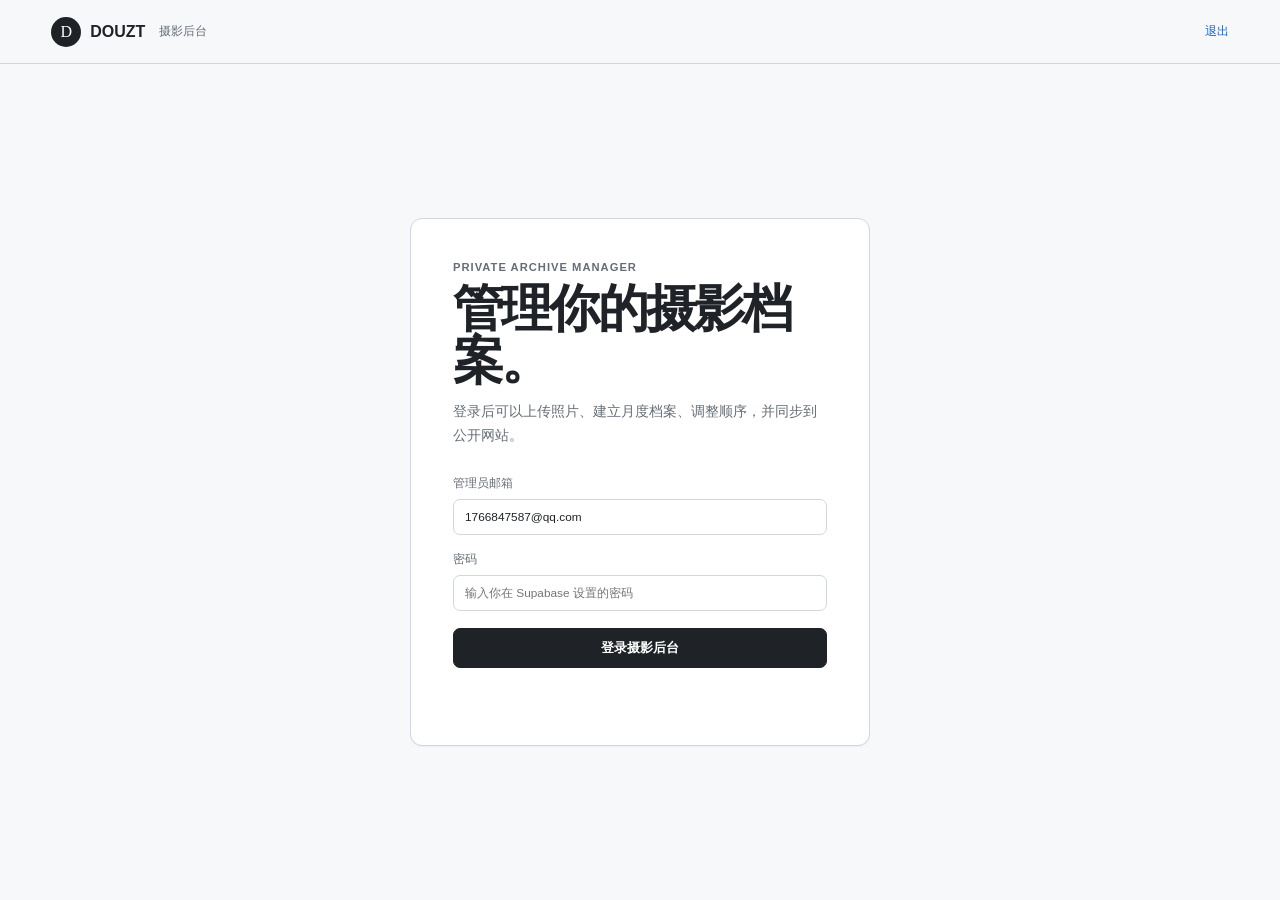
==== admin/index.html @ aaba4c2f "Add files via upload Add photography admin" ====
<!doctype html>
<html lang="zh-CN">
<head>
  <meta charset="utf-8">
  <meta name="viewport" content="width=device-width, initial-scale=1">
  <meta name="robots" content="noindex,nofollow">
  <meta name="theme-color" content="#f6f8fa">
  <title>DOUZT 摄影后台</title>
  <link rel="stylesheet" href="admin.css">
  <script src="../guestbook-config.js"></script>
</head>
<body>
  <header class="admin-topbar">
    <a class="admin-brand" href="../"><span>D</span><strong>DOUZT</strong><small>摄影后台</small></a>
    <div class="admin-session" id="admin-session" hidden>
      <span id="session-email"></span>
      <button type="button" class="link-button" id="sign-out">退出</button>
    </div>
  </header>

  <main class="login-shell" id="login-view">
    <section class="login-card">
      <p class="overline">Private archive manager</p>
      <h1>管理你的摄影档案。</h1>
      <p>登录后可以上传照片、建立月度档案、调整顺序，并同步到公开网站。</p>
      <form id="login-form">
        <label><span>管理员邮箱</span><input id="login-email" type="email" value="1766847587@qq.com" readonly></label>
        <label><span>密码</span><input id="login-password" type="password" required autocomplete="current-password" placeholder="输入你在 Supabase 设置的密码"></label>
        <button class="primary-button" type="submit">登录摄影后台</button>
        <p class="form-state" id="login-state" aria-live="polite"></p>
      </form>
    </section>
  </main>

  <main class="admin-shell" id="admin-view" hidden>
    <header class="page-heading">
      <div><p class="overline">DOUZT / 管理中心</p><h1>摄影档案</h1><p>上传、整理，然后发布。公开网站会自动读取这里的内容。</p></div>
      <a class="secondary-button" href="../" target="_blank" rel="noopener">查看公开网站 ↗</a>
    </header>

    <section class="summary-grid" aria-label="档案概况">
      <article><span>月度档案</span><strong id="album-total">0</strong></article>
      <article><span>照片</span><strong id="photo-total">0</strong></article>
      <article><span>公开留言</span><strong id="message-total">0</strong></article>
    </section>

    <nav class="section-nav" aria-label="后台功能">
      <a href="#albums">月度档案</a><a href="#photos">上传作品</a><a href="#site-settings">首页文字</a><a href="#messages">留言管理</a>
    </nav>

    <section class="panel" id="albums">
      <header class="panel-heading"><div><p class="overline">01 / Albums</p><h2>月度档案</h2></div><span class="status-pill" id="album-form-mode">新建</span></header>
      <form class="editor-form" id="album-form">
        <input type="hidden" id="album-id">
        <div class="field-row two-columns">
          <label><span>年份</span><input id="album-year" type="number" min="1900" max="2200" value="2026" required></label>
          <label><span>月份</span><select id="album-month" required></select></label>
        </div>
        <div class="field-row two-columns">
          <label><span>中文月份标题</span><input id="album-title-zh" type="text" maxlength="40" placeholder="例如：八月"></label>
          <label><span>英文月份标题</span><input id="album-title-en" type="text" maxlength="40" placeholder="例如：August"></label>
        </div>
        <label><span>本月说明</span><textarea id="album-description" maxlength="160" rows="3" placeholder="这一卷照片想记录什么？"></textarea></label>
        <label class="check-row"><input id="album-published" type="checkbox"><span>立即公开这个月份</span></label>
        <div class="button-row"><button class="primary-button" type="submit">保存月度档案</button><button class="secondary-button" type="button" id="reset-album">清空表单</button></div>
        <p class="form-state" id="album-state" aria-live="polite"></p>
      </form>
      <div class="record-list" id="album-list"><p class="empty-state">正在读取月度档案……</p></div>
    </section>

    <section class="panel" id="photos">
      <header class="panel-heading"><div><p class="overline">02 / Photographs</p><h2>上传与排序</h2></div><span class="status-pill">JPG · PNG · WebP</span></header>
      <div class="photo-toolbar">
        <label><span>选择月度档案</span><select id="photo-album"></select></label>
        <label class="upload-drop"><span>选择照片，可一次多选</span><input id="photo-files" type="file" accept="image/jpeg,image/png,image/webp" multiple></label>
        <button class="primary-button" type="button" id="upload-photos">上传所选照片</button>
      </div>
      <p class="helper-text">后台会自动把过大的照片缩小为适合网页浏览的版本；原始扫描文件请继续保存在你的电脑或硬盘中。</p>
      <div class="upload-progress" id="upload-progress" hidden><i></i><span></span></div>
      <p class="form-state" id="photo-state" aria-live="polite"></p>
      <div class="photo-editor-grid" id="photo-list"><p class="empty-state">请先建立或选择一个月份。</p></div>
    </section>

    <section class="panel" id="site-settings">
      <header class="panel-heading"><div><p class="overline">03 / Homepage</p><h2>首页文字与首图</h2></div></header>
      <form class="editor-form" id="settings-form">
        <label><span>摄影名言</span><input id="setting-quote" type="text" maxlength="120"></label>
        <label><span>名言作者</span><input id="setting-author" type="text" maxlength="80"></label>
        <label><span>关于文字</span><textarea id="setting-about" maxlength="260" rows="4"></textarea></label>
        <label><span>首图网址</span><input id="setting-hero-url" type="url" placeholder="https://..."></label>
        <div class="hero-upload-row"><label class="upload-drop"><span>或者上传新的首图</span><input id="hero-file" type="file" accept="image/jpeg,image/png,image/webp"></label><button class="secondary-button" type="button" id="upload-hero">上传并使用</button></div>
        <button class="primary-button" type="submit">保存首页内容</button>
        <p class="form-state" id="settings-state" aria-live="polite"></p>
      </form>
    </section>

    <section class="panel" id="messages">
      <header class="panel-heading"><div><p class="overline">04 / Guestbook</p><h2>留言管理</h2></div><span class="status-pill">只删除，不回复</span></header>
      <div class="record-list" id="message-list"><p class="empty-state">正在读取留言……</p></div>
    </section>
  </main>

  <div class="toast" id="toast" role="status" aria-live="polite" hidden></div>
  <script src="admin.js"></script>
</body>
</html>
---- admin/admin.css ----
:root{--canvas:#f6f8fa;--surface:#fff;--ink:#1f2328;--muted:#656d76;--border:#d0d7de;--border-soft:#d8dee4;--accent:#0969da;--accent-soft:#ddf4ff;--danger:#cf222e;--success:#1a7f37;--shadow:0 1px 0 rgba(31,35,40,.04)}
*{box-sizing:border-box}html{scroll-behavior:smooth;background:var(--canvas)}body{margin:0;color:var(--ink);background:var(--canvas);font-family:-apple-system,BlinkMacSystemFont,"Segoe UI",Arial,"PingFang SC","Microsoft YaHei",sans-serif;-webkit-font-smoothing:antialiased}button,input,select,textarea{font:inherit}button{color:inherit}a{color:inherit;text-decoration:none}::selection{background:var(--accent-soft)}
.admin-topbar{position:sticky;z-index:20;top:0;height:64px;padding:0 clamp(18px,4vw,56px);display:flex;align-items:center;justify-content:space-between;background:rgba(246,248,250,.92);border-bottom:1px solid var(--border);backdrop-filter:blur(16px)}.admin-brand{display:flex;align-items:center;gap:9px}.admin-brand>span{display:grid;place-items:center;width:30px;height:30px;color:#fff;background:var(--ink);border-radius:50%;font-family:Georgia,serif}.admin-brand small{margin-left:5px;color:var(--muted);font-size:.75rem;font-weight:500}.admin-session{display:flex;gap:12px;align-items:center;color:var(--muted);font-size:.78rem}.link-button{padding:0;color:var(--accent);background:none;border:0;cursor:pointer}
.login-shell{min-height:calc(100vh - 64px);display:grid;place-items:center;padding:36px}.login-card{width:min(100%,460px);padding:42px;background:var(--surface);border:1px solid var(--border);border-radius:12px;box-shadow:var(--shadow)}.overline{margin:0;color:var(--muted);font-size:.7rem;font-weight:650;letter-spacing:.09em;text-transform:uppercase}.login-card h1,.page-heading h1{margin:10px 0 12px;font-size:clamp(2rem,4vw,3.35rem);line-height:1;letter-spacing:-.055em}.login-card>p:not(.overline),.page-heading>div>p:last-child{color:var(--muted);font-size:.88rem;line-height:1.7}.login-card form,.editor-form{display:grid;gap:17px;margin-top:28px}label{display:grid;gap:7px;color:var(--muted);font-size:.74rem}input,select,textarea{width:100%;padding:10px 11px;color:var(--ink);background:var(--surface);border:1px solid var(--border);border-radius:7px;outline:none}input:focus,select:focus,textarea:focus{border-color:var(--accent);box-shadow:0 0 0 3px rgba(9,105,218,.12)}textarea{resize:vertical;line-height:1.6}.primary-button,.secondary-button,.danger-button{display:inline-flex;justify-content:center;align-items:center;min-height:40px;padding:9px 14px;border-radius:7px;font-size:.82rem;font-weight:650;cursor:pointer}.primary-button{color:#fff;background:var(--ink);border:1px solid var(--ink)}.primary-button:hover{background:#32383f}.secondary-button{background:var(--surface);border:1px solid var(--border)}.secondary-button:hover{background:#f3f4f6}.danger-button{color:var(--danger);background:#fff;border:1px solid #ffccd1}.primary-button:disabled,.secondary-button:disabled{opacity:.5;cursor:not-allowed}.form-state{min-height:18px;margin:0;color:var(--muted);font-size:.76rem}.form-state.error{color:var(--danger)}.form-state.success{color:var(--success)}
.admin-shell{width:min(1280px,calc(100% - clamp(28px,6vw,88px)));margin:0 auto;padding:44px 0 90px}.page-heading{display:flex;justify-content:space-between;align-items:flex-end;gap:24px;margin-bottom:30px}.page-heading h1{font-size:3rem}.summary-grid{display:grid;grid-template-columns:repeat(3,1fr);gap:14px;margin-bottom:18px}.summary-grid article{display:flex;justify-content:space-between;align-items:end;padding:20px 22px;background:var(--surface);border:1px solid var(--border);border-radius:10px}.summary-grid span{color:var(--muted);font-size:.75rem}.summary-grid strong{font-size:2rem;letter-spacing:-.05em}.section-nav{position:sticky;z-index:10;top:76px;display:flex;gap:4px;margin-bottom:18px;padding:6px;background:rgba(255,255,255,.9);border:1px solid var(--border);border-radius:9px;backdrop-filter:blur(14px)}.section-nav a{padding:8px 12px;border-radius:6px;color:var(--muted);font-size:.76rem}.section-nav a:hover{color:var(--ink);background:var(--canvas)}
.panel{margin-top:18px;padding:28px;background:var(--surface);border:1px solid var(--border);border-radius:12px;box-shadow:var(--shadow);scroll-margin-top:132px}.panel-heading{display:flex;justify-content:space-between;align-items:center;gap:20px;padding-bottom:20px;border-bottom:1px solid var(--border-soft)}.panel-heading h2{margin:7px 0 0;font-size:1.6rem;letter-spacing:-.035em}.status-pill{padding:4px 8px;color:var(--muted);background:var(--canvas);border:1px solid var(--border);border-radius:999px;font-size:.68rem}.editor-form{max-width:850px}.field-row{display:grid;gap:14px}.two-columns{grid-template-columns:repeat(2,minmax(0,1fr))}.check-row{display:flex;align-items:center;gap:9px;color:var(--ink)}.check-row input{width:16px;height:16px}.button-row,.hero-upload-row{display:flex;gap:10px;align-items:end}.record-list{display:grid;margin-top:24px;border:1px solid var(--border);border-radius:9px;overflow:hidden}.record-row{display:grid;grid-template-columns:minmax(0,1fr) auto;gap:18px;align-items:center;padding:15px 17px;border-bottom:1px solid var(--border-soft)}.record-row:last-child{border-bottom:0}.record-row h3{margin:0;font-size:.9rem}.record-row p{margin:4px 0 0;color:var(--muted);font-size:.74rem;line-height:1.5}.record-actions{display:flex;gap:7px;align-items:center}.record-actions button{padding:6px 9px;background:var(--surface);border:1px solid var(--border);border-radius:6px;font-size:.7rem;cursor:pointer}.record-actions .delete{color:var(--danger)}.empty-state{margin:0;padding:26px;color:var(--muted);font-size:.78rem;text-align:center}
.photo-toolbar{display:grid;grid-template-columns:minmax(220px,.6fr) minmax(280px,1fr) auto;gap:12px;align-items:end;margin-top:24px}.upload-drop{padding:11px;background:var(--canvas);border:1px dashed var(--border);border-radius:8px}.upload-drop input{padding:0;background:transparent;border:0}.helper-text{margin:12px 0 0;color:var(--muted);font-size:.72rem;line-height:1.6}.upload-progress{position:relative;height:28px;margin-top:14px;overflow:hidden;background:var(--canvas);border:1px solid var(--border);border-radius:7px}.upload-progress i{position:absolute;inset:0 auto 0 0;width:0;background:var(--accent-soft);transition:width .25s}.upload-progress span{position:relative;z-index:1;display:grid;place-items:center;height:100%;font-size:.7rem}.photo-editor-grid{display:grid;grid-template-columns:repeat(3,minmax(0,1fr));gap:14px;margin-top:24px}.photo-editor{overflow:hidden;background:var(--canvas);border:1px solid var(--border);border-radius:9px}.photo-editor img{display:block;width:100%;aspect-ratio:4/3;object-fit:cover;background:#111}.photo-editor form{display:grid;gap:10px;padding:14px}.photo-editor form input{font-size:.76rem}.photo-editor footer{display:flex;justify-content:space-between;gap:7px}.photo-editor footer div{display:flex;gap:6px}.photo-editor button{padding:6px 8px;background:#fff;border:1px solid var(--border);border-radius:6px;font-size:.68rem;cursor:pointer}.photo-editor button.delete{color:var(--danger)}
.message-admin-row{grid-template-columns:180px minmax(0,1fr) auto}.message-admin-row time{display:block;margin-top:4px;color:var(--muted);font-size:.68rem}.message-admin-row blockquote{margin:0;font-size:.82rem;line-height:1.65;white-space:pre-wrap}.toast{position:fixed;z-index:50;right:22px;bottom:22px;max-width:min(420px,calc(100vw - 44px));padding:12px 15px;color:#fff;background:var(--ink);border-radius:8px;box-shadow:0 12px 34px rgba(31,35,40,.22);font-size:.78rem}
@media(max-width:820px){.admin-shell{width:min(100% - 28px,680px);padding-top:26px}.page-heading{align-items:flex-start;flex-direction:column}.summary-grid{grid-template-columns:1fr}.section-nav{overflow-x:auto;white-space:nowrap}.photo-toolbar{grid-template-columns:1fr}.photo-editor-grid{grid-template-columns:repeat(2,minmax(0,1fr))}.message-admin-row{grid-template-columns:1fr auto}.message-admin-row blockquote{grid-column:1/-1}.hero-upload-row{align-items:stretch;flex-direction:column}}
@media(max-width:560px){.admin-topbar{height:58px}.admin-brand small,.admin-session>span{display:none}.login-shell{padding:18px}.login-card{padding:30px 24px}.admin-shell{width:calc(100% - 20px)}.page-heading h1{font-size:2.45rem}.panel{padding:22px 18px}.two-columns,.photo-editor-grid{grid-template-columns:1fr}.record-row{grid-template-columns:1fr}.record-actions{flex-wrap:wrap}.section-nav{top:66px}.photo-toolbar{grid-template-columns:1fr}}
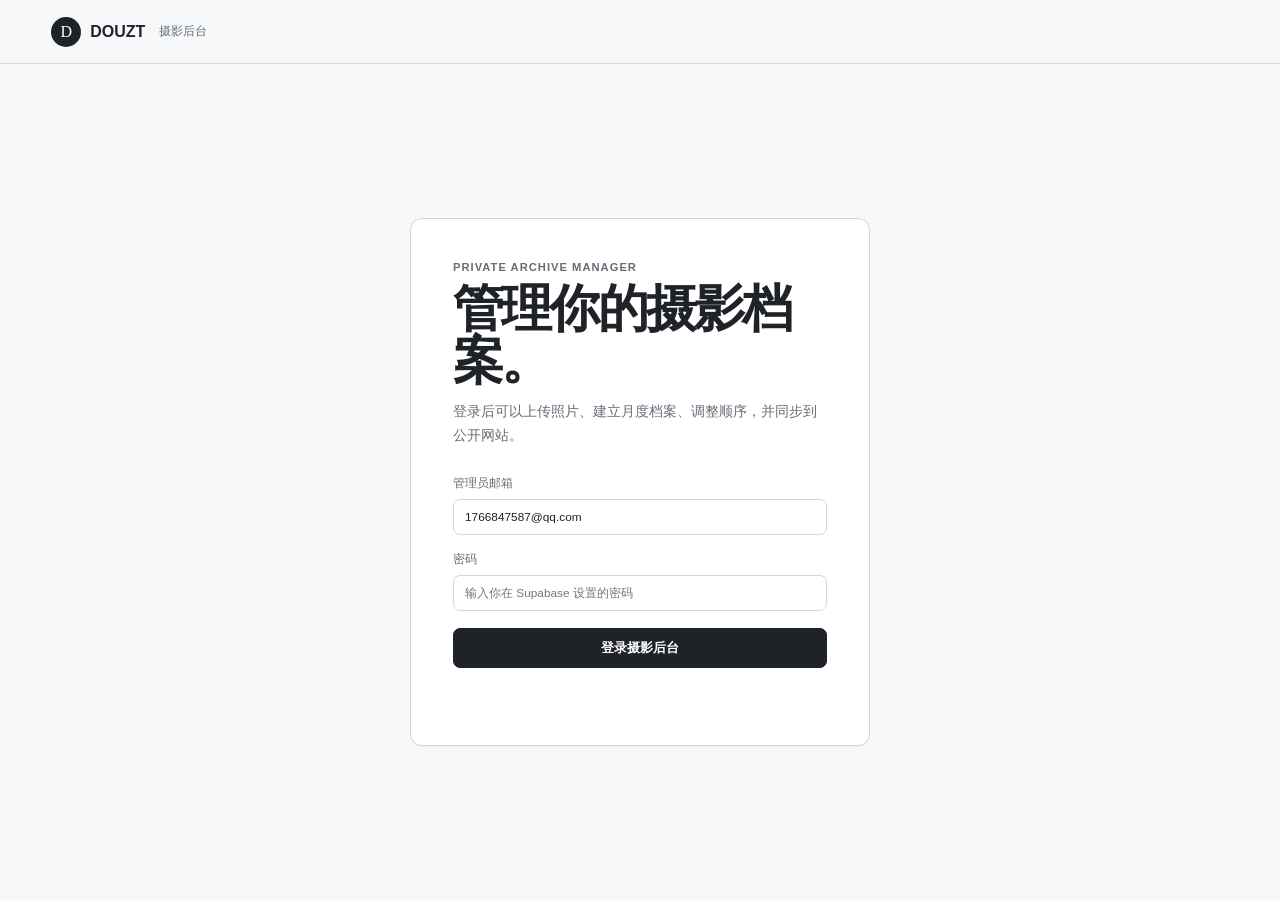
==== commit bd519e1e: "Add files via upload" ====
--- a/admin/index.html
+++ b/admin/index.html
@@ -14,6 +14,8 @@
     <a class="admin-brand" href="../"><span>D</span><strong>DOUZT</strong><small>摄影后台</small></a>
     <div class="admin-session" id="admin-session" hidden>
       <span id="session-email"></span>
+      <button type="button" class="link-button" id="show-visual">可视化编辑</button>
+      <button type="button" class="link-button" id="show-advanced">详细管理</button>
       <button type="button" class="link-button" id="sign-out">退出</button>
     </div>
   </header>
@@ -33,9 +35,18 @@
   </main>
 
   <main class="admin-shell" id="admin-view" hidden>
+    <section class="visual-editor" id="visual-view">
+      <header class="visual-toolbar">
+        <div><p class="overline">Visual editor / 可视化编辑</p><h1>点击页面内容即可编辑。</h1><p>时间轴可直接切换月份；点击首图、文字、月份、照片、留言或关于，会打开对应的编辑区。</p></div>
+        <div class="visual-actions"><button class="secondary-button" type="button" id="visual-new-album">＋ 新月份</button><button class="secondary-button" type="button" id="visual-upload">＋ 上传照片</button><button class="secondary-button" type="button" id="visual-refresh">刷新预览</button></div>
+      </header>
+      <div class="preview-shell"><iframe id="public-preview" title="DOUZT 网站可视化编辑预览" src="../"></iframe><div class="preview-note">带蓝色轮廓的内容可以点击编辑</div></div>
+    </section>
+
+    <div id="advanced-view" hidden>
     <header class="page-heading">
       <div><p class="overline">DOUZT / 管理中心</p><h1>摄影档案</h1><p>上传、整理，然后发布。公开网站会自动读取这里的内容。</p></div>
-      <a class="secondary-button" href="../" target="_blank" rel="noopener">查看公开网站 ↗</a>
+      <button class="secondary-button" type="button" id="back-visual">← 返回可视化编辑</button>
     </header>
 
     <section class="summary-grid" aria-label="档案概况">
@@ -98,6 +109,7 @@
       <header class="panel-heading"><div><p class="overline">04 / Guestbook</p><h2>留言管理</h2></div><span class="status-pill">只删除，不回复</span></header>
       <div class="record-list" id="message-list"><p class="empty-state">正在读取留言……</p></div>
     </section>
+    </div>
   </main>
 
   <div class="toast" id="toast" role="status" aria-live="polite" hidden></div>
--- a/admin/admin.css
+++ b/admin/admin.css
@@ -1,10 +1,13 @@
 :root{--canvas:#f6f8fa;--surface:#fff;--ink:#1f2328;--muted:#656d76;--border:#d0d7de;--border-soft:#d8dee4;--accent:#0969da;--accent-soft:#ddf4ff;--danger:#cf222e;--success:#1a7f37;--shadow:0 1px 0 rgba(31,35,40,.04)}
-*{box-sizing:border-box}html{scroll-behavior:smooth;background:var(--canvas)}body{margin:0;color:var(--ink);background:var(--canvas);font-family:-apple-system,BlinkMacSystemFont,"Segoe UI",Arial,"PingFang SC","Microsoft YaHei",sans-serif;-webkit-font-smoothing:antialiased}button,input,select,textarea{font:inherit}button{color:inherit}a{color:inherit;text-decoration:none}::selection{background:var(--accent-soft)}
+*{box-sizing:border-box}[hidden]{display:none!important}html{scroll-behavior:smooth;background:var(--canvas)}body{margin:0;color:var(--ink);background:var(--canvas);font-family:-apple-system,BlinkMacSystemFont,"Segoe UI",Arial,"PingFang SC","Microsoft YaHei",sans-serif;-webkit-font-smoothing:antialiased}button,input,select,textarea{font:inherit}button{color:inherit}a{color:inherit;text-decoration:none}::selection{background:var(--accent-soft)}
 .admin-topbar{position:sticky;z-index:20;top:0;height:64px;padding:0 clamp(18px,4vw,56px);display:flex;align-items:center;justify-content:space-between;background:rgba(246,248,250,.92);border-bottom:1px solid var(--border);backdrop-filter:blur(16px)}.admin-brand{display:flex;align-items:center;gap:9px}.admin-brand>span{display:grid;place-items:center;width:30px;height:30px;color:#fff;background:var(--ink);border-radius:50%;font-family:Georgia,serif}.admin-brand small{margin-left:5px;color:var(--muted);font-size:.75rem;font-weight:500}.admin-session{display:flex;gap:12px;align-items:center;color:var(--muted);font-size:.78rem}.link-button{padding:0;color:var(--accent);background:none;border:0;cursor:pointer}
 .login-shell{min-height:calc(100vh - 64px);display:grid;place-items:center;padding:36px}.login-card{width:min(100%,460px);padding:42px;background:var(--surface);border:1px solid var(--border);border-radius:12px;box-shadow:var(--shadow)}.overline{margin:0;color:var(--muted);font-size:.7rem;font-weight:650;letter-spacing:.09em;text-transform:uppercase}.login-card h1,.page-heading h1{margin:10px 0 12px;font-size:clamp(2rem,4vw,3.35rem);line-height:1;letter-spacing:-.055em}.login-card>p:not(.overline),.page-heading>div>p:last-child{color:var(--muted);font-size:.88rem;line-height:1.7}.login-card form,.editor-form{display:grid;gap:17px;margin-top:28px}label{display:grid;gap:7px;color:var(--muted);font-size:.74rem}input,select,textarea{width:100%;padding:10px 11px;color:var(--ink);background:var(--surface);border:1px solid var(--border);border-radius:7px;outline:none}input:focus,select:focus,textarea:focus{border-color:var(--accent);box-shadow:0 0 0 3px rgba(9,105,218,.12)}textarea{resize:vertical;line-height:1.6}.primary-button,.secondary-button,.danger-button{display:inline-flex;justify-content:center;align-items:center;min-height:40px;padding:9px 14px;border-radius:7px;font-size:.82rem;font-weight:650;cursor:pointer}.primary-button{color:#fff;background:var(--ink);border:1px solid var(--ink)}.primary-button:hover{background:#32383f}.secondary-button{background:var(--surface);border:1px solid var(--border)}.secondary-button:hover{background:#f3f4f6}.danger-button{color:var(--danger);background:#fff;border:1px solid #ffccd1}.primary-button:disabled,.secondary-button:disabled{opacity:.5;cursor:not-allowed}.form-state{min-height:18px;margin:0;color:var(--muted);font-size:.76rem}.form-state.error{color:var(--danger)}.form-state.success{color:var(--success)}
 .admin-shell{width:min(1280px,calc(100% - clamp(28px,6vw,88px)));margin:0 auto;padding:44px 0 90px}.page-heading{display:flex;justify-content:space-between;align-items:flex-end;gap:24px;margin-bottom:30px}.page-heading h1{font-size:3rem}.summary-grid{display:grid;grid-template-columns:repeat(3,1fr);gap:14px;margin-bottom:18px}.summary-grid article{display:flex;justify-content:space-between;align-items:end;padding:20px 22px;background:var(--surface);border:1px solid var(--border);border-radius:10px}.summary-grid span{color:var(--muted);font-size:.75rem}.summary-grid strong{font-size:2rem;letter-spacing:-.05em}.section-nav{position:sticky;z-index:10;top:76px;display:flex;gap:4px;margin-bottom:18px;padding:6px;background:rgba(255,255,255,.9);border:1px solid var(--border);border-radius:9px;backdrop-filter:blur(14px)}.section-nav a{padding:8px 12px;border-radius:6px;color:var(--muted);font-size:.76rem}.section-nav a:hover{color:var(--ink);background:var(--canvas)}
+.visual-editor{min-width:0}.visual-toolbar{display:flex;align-items:flex-end;justify-content:space-between;gap:24px;margin-bottom:18px}.visual-toolbar h1{margin:8px 0 7px;font-size:clamp(1.8rem,3vw,2.8rem);letter-spacing:-.05em}.visual-toolbar>div>p:last-child{margin:0;color:var(--muted);font-size:.82rem;line-height:1.6}.visual-actions{display:flex;gap:8px;flex-wrap:wrap;justify-content:flex-end}.preview-shell{position:relative;height:calc(100vh - 220px);min-height:620px;overflow:hidden;background:#fff;border:1px solid var(--border);border-radius:12px;box-shadow:0 8px 30px rgba(31,35,40,.08)}.preview-shell iframe{display:block;width:100%;height:100%;border:0;background:var(--canvas)}.preview-note{position:absolute;right:16px;bottom:16px;padding:7px 10px;color:#fff;background:rgba(31,35,40,.86);border-radius:6px;font-size:.7rem;pointer-events:none;backdrop-filter:blur(8px)}
 .panel{margin-top:18px;padding:28px;background:var(--surface);border:1px solid var(--border);border-radius:12px;box-shadow:var(--shadow);scroll-margin-top:132px}.panel-heading{display:flex;justify-content:space-between;align-items:center;gap:20px;padding-bottom:20px;border-bottom:1px solid var(--border-soft)}.panel-heading h2{margin:7px 0 0;font-size:1.6rem;letter-spacing:-.035em}.status-pill{padding:4px 8px;color:var(--muted);background:var(--canvas);border:1px solid var(--border);border-radius:999px;font-size:.68rem}.editor-form{max-width:850px}.field-row{display:grid;gap:14px}.two-columns{grid-template-columns:repeat(2,minmax(0,1fr))}.check-row{display:flex;align-items:center;gap:9px;color:var(--ink)}.check-row input{width:16px;height:16px}.button-row,.hero-upload-row{display:flex;gap:10px;align-items:end}.record-list{display:grid;margin-top:24px;border:1px solid var(--border);border-radius:9px;overflow:hidden}.record-row{display:grid;grid-template-columns:minmax(0,1fr) auto;gap:18px;align-items:center;padding:15px 17px;border-bottom:1px solid var(--border-soft)}.record-row:last-child{border-bottom:0}.record-row h3{margin:0;font-size:.9rem}.record-row p{margin:4px 0 0;color:var(--muted);font-size:.74rem;line-height:1.5}.record-actions{display:flex;gap:7px;align-items:center}.record-actions button{padding:6px 9px;background:var(--surface);border:1px solid var(--border);border-radius:6px;font-size:.7rem;cursor:pointer}.record-actions .delete{color:var(--danger)}.empty-state{margin:0;padding:26px;color:var(--muted);font-size:.78rem;text-align:center}
 .photo-toolbar{display:grid;grid-template-columns:minmax(220px,.6fr) minmax(280px,1fr) auto;gap:12px;align-items:end;margin-top:24px}.upload-drop{padding:11px;background:var(--canvas);border:1px dashed var(--border);border-radius:8px}.upload-drop input{padding:0;background:transparent;border:0}.helper-text{margin:12px 0 0;color:var(--muted);font-size:.72rem;line-height:1.6}.upload-progress{position:relative;height:28px;margin-top:14px;overflow:hidden;background:var(--canvas);border:1px solid var(--border);border-radius:7px}.upload-progress i{position:absolute;inset:0 auto 0 0;width:0;background:var(--accent-soft);transition:width .25s}.upload-progress span{position:relative;z-index:1;display:grid;place-items:center;height:100%;font-size:.7rem}.photo-editor-grid{display:grid;grid-template-columns:repeat(3,minmax(0,1fr));gap:14px;margin-top:24px}.photo-editor{overflow:hidden;background:var(--canvas);border:1px solid var(--border);border-radius:9px}.photo-editor img{display:block;width:100%;aspect-ratio:4/3;object-fit:cover;background:#111}.photo-editor form{display:grid;gap:10px;padding:14px}.photo-editor form input{font-size:.76rem}.photo-editor footer{display:flex;justify-content:space-between;gap:7px}.photo-editor footer div{display:flex;gap:6px}.photo-editor button{padding:6px 8px;background:#fff;border:1px solid var(--border);border-radius:6px;font-size:.68rem;cursor:pointer}.photo-editor button.delete{color:var(--danger)}
 .message-admin-row{grid-template-columns:180px minmax(0,1fr) auto}.message-admin-row time{display:block;margin-top:4px;color:var(--muted);font-size:.68rem}.message-admin-row blockquote{margin:0;font-size:.82rem;line-height:1.65;white-space:pre-wrap}.toast{position:fixed;z-index:50;right:22px;bottom:22px;max-width:min(420px,calc(100vw - 44px));padding:12px 15px;color:#fff;background:var(--ink);border-radius:8px;box-shadow:0 12px 34px rgba(31,35,40,.22);font-size:.78rem}
 @media(max-width:820px){.admin-shell{width:min(100% - 28px,680px);padding-top:26px}.page-heading{align-items:flex-start;flex-direction:column}.summary-grid{grid-template-columns:1fr}.section-nav{overflow-x:auto;white-space:nowrap}.photo-toolbar{grid-template-columns:1fr}.photo-editor-grid{grid-template-columns:repeat(2,minmax(0,1fr))}.message-admin-row{grid-template-columns:1fr auto}.message-admin-row blockquote{grid-column:1/-1}.hero-upload-row{align-items:stretch;flex-direction:column}}
-@media(max-width:560px){.admin-topbar{height:58px}.admin-brand small,.admin-session>span{display:none}.login-shell{padding:18px}.login-card{padding:30px 24px}.admin-shell{width:calc(100% - 20px)}.page-heading h1{font-size:2.45rem}.panel{padding:22px 18px}.two-columns,.photo-editor-grid{grid-template-columns:1fr}.record-row{grid-template-columns:1fr}.record-actions{flex-wrap:wrap}.section-nav{top:66px}.photo-toolbar{grid-template-columns:1fr}}
+@media(max-width:760px){.visual-toolbar{align-items:flex-start;flex-direction:column}.visual-actions{justify-content:flex-start}.preview-shell{height:calc(100vh - 280px);min-height:540px}}
+@media(max-width:560px){.admin-topbar{height:58px}.admin-brand small,.admin-session>span,#show-visual,#show-advanced{display:none}.login-shell{padding:18px}.login-card{padding:30px 24px}.admin-shell{width:calc(100% - 20px);padding-top:24px}.page-heading h1{font-size:2.45rem}.panel{padding:22px 18px}.two-columns,.photo-editor-grid{grid-template-columns:1fr}.record-row{grid-template-columns:1fr}.record-actions{flex-wrap:wrap}.section-nav{top:66px}.photo-toolbar{grid-template-columns:1fr}.preview-shell{min-height:500px}}
+.photo-editor{transition:box-shadow .2s ease,border-color .2s ease}.photo-editor.editor-focus{border-color:var(--accent);box-shadow:0 0 0 4px var(--accent-soft)}
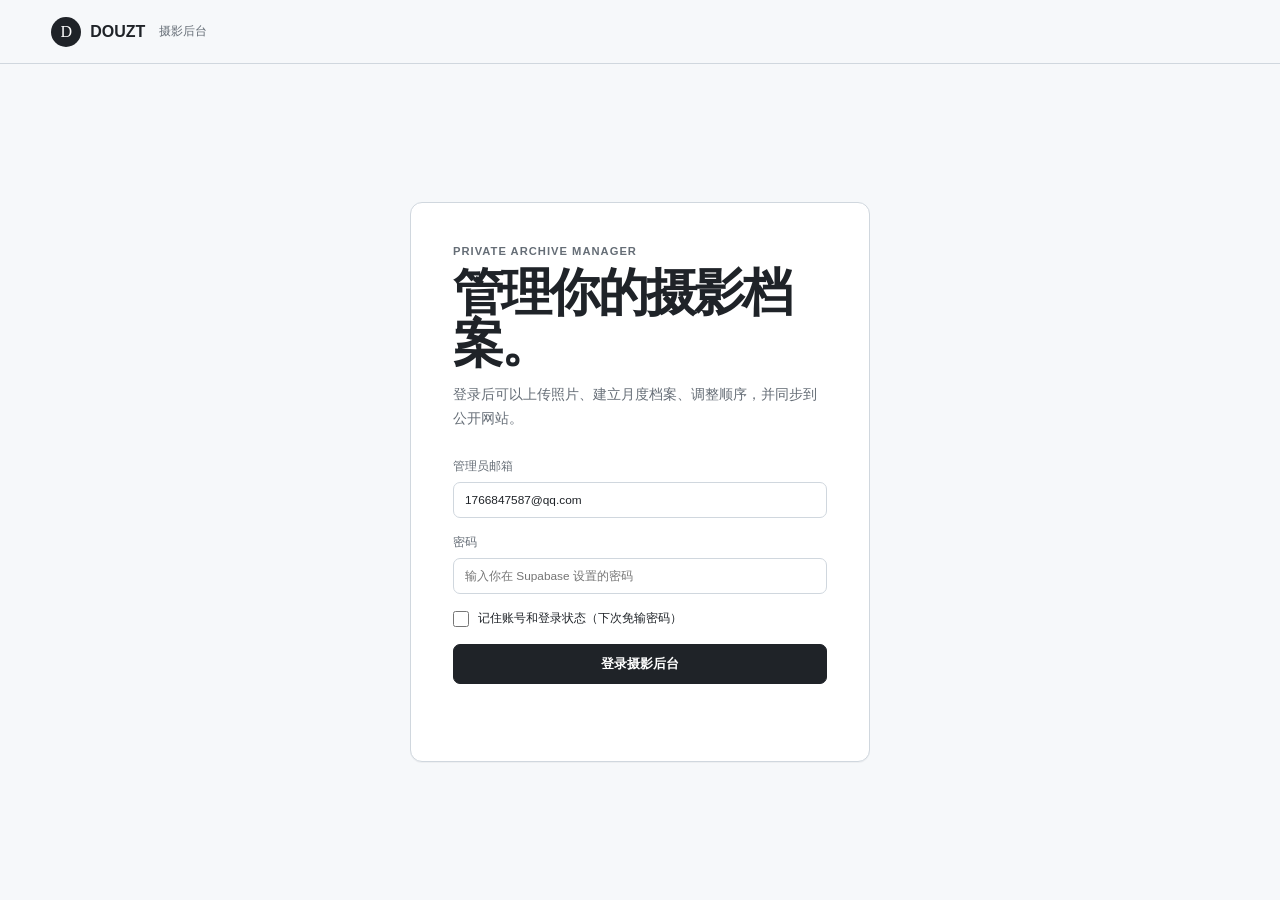
==== commit 58b8875b: "Add files via upload" ====
--- a/admin/index.html
+++ b/admin/index.html
@@ -28,6 +28,7 @@
       <form id="login-form">
         <label><span>管理员邮箱</span><input id="login-email" type="email" value="1766847587@qq.com" readonly></label>
         <label><span>密码</span><input id="login-password" type="password" required autocomplete="current-password" placeholder="输入你在 Supabase 设置的密码"></label>
+        <label class="remember-row"><input id="remember-login" type="checkbox"><span>记住账号和登录状态（下次免输密码）</span></label>
         <button class="primary-button" type="submit">登录摄影后台</button>
         <p class="form-state" id="login-state" aria-live="polite"></p>
       </form>
@@ -37,11 +38,22 @@
   <main class="admin-shell" id="admin-view" hidden>
     <section class="visual-editor" id="visual-view">
       <header class="visual-toolbar">
-        <div><p class="overline">Visual editor / 可视化编辑</p><h1>点击页面内容即可编辑。</h1><p>时间轴可直接切换月份；点击首图、文字、月份、照片、留言或关于，会打开对应的编辑区。</p></div>
+        <div><p class="overline">Visual editor / 可视化编辑</p><h1>直接在页面上修改。</h1><p>点击文字即可输入，离开时自动保存；点击首图或作品图片即可选择替换。页面不会跳转。</p></div>
         <div class="visual-actions"><button class="secondary-button" type="button" id="visual-new-album">＋ 新月份</button><button class="secondary-button" type="button" id="visual-upload">＋ 上传照片</button><button class="secondary-button" type="button" id="visual-refresh">刷新预览</button></div>
       </header>
-      <div class="preview-shell"><iframe id="public-preview" title="DOUZT 网站可视化编辑预览" src="../"></iframe><div class="preview-note">带蓝色轮廓的内容可以点击编辑</div></div>
+      <div class="preview-shell"><iframe id="public-preview" title="DOUZT 网站可视化编辑预览" src="../" scrolling="no"></iframe><div class="preview-note">文字点击修改 · 图片点击替换</div></div>
     </section>
+
+    <dialog class="quick-dialog" id="quick-album-dialog">
+      <form id="quick-album-form">
+        <header><div><p class="overline">New album / 新月份</p><h2>建立月度档案</h2></div><button type="button" class="dialog-close" id="close-quick-album" aria-label="关闭">×</button></header>
+        <div class="field-row two-columns"><label><span>年份</span><input id="quick-year" type="number" min="2026" max="2200" required></label><label><span>月份</span><select id="quick-month" required></select></label></div>
+        <div class="field-row two-columns"><label><span>中文标题</span><input id="quick-title-zh" maxlength="40" required></label><label><span>英文标题</span><input id="quick-title-en" maxlength="40" required></label></div>
+        <label><span>本月说明</span><textarea id="quick-description" maxlength="160" rows="3"></textarea></label>
+        <label class="check-row"><input id="quick-published" type="checkbox" checked><span>建立后立即公开</span></label>
+        <button class="primary-button" type="submit">建立并保存</button><p class="form-state" id="quick-album-state" aria-live="polite"></p>
+      </form>
+    </dialog>
 
     <div id="advanced-view" hidden>
     <header class="page-heading">
--- a/admin/admin.css
+++ b/admin/admin.css
@@ -4,6 +4,7 @@
 .login-shell{min-height:calc(100vh - 64px);display:grid;place-items:center;padding:36px}.login-card{width:min(100%,460px);padding:42px;background:var(--surface);border:1px solid var(--border);border-radius:12px;box-shadow:var(--shadow)}.overline{margin:0;color:var(--muted);font-size:.7rem;font-weight:650;letter-spacing:.09em;text-transform:uppercase}.login-card h1,.page-heading h1{margin:10px 0 12px;font-size:clamp(2rem,4vw,3.35rem);line-height:1;letter-spacing:-.055em}.login-card>p:not(.overline),.page-heading>div>p:last-child{color:var(--muted);font-size:.88rem;line-height:1.7}.login-card form,.editor-form{display:grid;gap:17px;margin-top:28px}label{display:grid;gap:7px;color:var(--muted);font-size:.74rem}input,select,textarea{width:100%;padding:10px 11px;color:var(--ink);background:var(--surface);border:1px solid var(--border);border-radius:7px;outline:none}input:focus,select:focus,textarea:focus{border-color:var(--accent);box-shadow:0 0 0 3px rgba(9,105,218,.12)}textarea{resize:vertical;line-height:1.6}.primary-button,.secondary-button,.danger-button{display:inline-flex;justify-content:center;align-items:center;min-height:40px;padding:9px 14px;border-radius:7px;font-size:.82rem;font-weight:650;cursor:pointer}.primary-button{color:#fff;background:var(--ink);border:1px solid var(--ink)}.primary-button:hover{background:#32383f}.secondary-button{background:var(--surface);border:1px solid var(--border)}.secondary-button:hover{background:#f3f4f6}.danger-button{color:var(--danger);background:#fff;border:1px solid #ffccd1}.primary-button:disabled,.secondary-button:disabled{opacity:.5;cursor:not-allowed}.form-state{min-height:18px;margin:0;color:var(--muted);font-size:.76rem}.form-state.error{color:var(--danger)}.form-state.success{color:var(--success)}
 .admin-shell{width:min(1280px,calc(100% - clamp(28px,6vw,88px)));margin:0 auto;padding:44px 0 90px}.page-heading{display:flex;justify-content:space-between;align-items:flex-end;gap:24px;margin-bottom:30px}.page-heading h1{font-size:3rem}.summary-grid{display:grid;grid-template-columns:repeat(3,1fr);gap:14px;margin-bottom:18px}.summary-grid article{display:flex;justify-content:space-between;align-items:end;padding:20px 22px;background:var(--surface);border:1px solid var(--border);border-radius:10px}.summary-grid span{color:var(--muted);font-size:.75rem}.summary-grid strong{font-size:2rem;letter-spacing:-.05em}.section-nav{position:sticky;z-index:10;top:76px;display:flex;gap:4px;margin-bottom:18px;padding:6px;background:rgba(255,255,255,.9);border:1px solid var(--border);border-radius:9px;backdrop-filter:blur(14px)}.section-nav a{padding:8px 12px;border-radius:6px;color:var(--muted);font-size:.76rem}.section-nav a:hover{color:var(--ink);background:var(--canvas)}
 .visual-editor{min-width:0}.visual-toolbar{display:flex;align-items:flex-end;justify-content:space-between;gap:24px;margin-bottom:18px}.visual-toolbar h1{margin:8px 0 7px;font-size:clamp(1.8rem,3vw,2.8rem);letter-spacing:-.05em}.visual-toolbar>div>p:last-child{margin:0;color:var(--muted);font-size:.82rem;line-height:1.6}.visual-actions{display:flex;gap:8px;flex-wrap:wrap;justify-content:flex-end}.preview-shell{position:relative;height:calc(100vh - 220px);min-height:620px;overflow:hidden;background:#fff;border:1px solid var(--border);border-radius:12px;box-shadow:0 8px 30px rgba(31,35,40,.08)}.preview-shell iframe{display:block;width:100%;height:100%;border:0;background:var(--canvas)}.preview-note{position:absolute;right:16px;bottom:16px;padding:7px 10px;color:#fff;background:rgba(31,35,40,.86);border-radius:6px;font-size:.7rem;pointer-events:none;backdrop-filter:blur(8px)}
+.quick-dialog{width:min(560px,calc(100vw - 32px));padding:0;color:var(--ink);background:var(--surface);border:1px solid var(--border);border-radius:12px;box-shadow:0 24px 80px rgba(31,35,40,.24)}.quick-dialog::backdrop{background:rgba(31,35,40,.38);backdrop-filter:blur(4px)}.quick-dialog form{display:grid;gap:16px;padding:26px}.quick-dialog header{display:flex;align-items:flex-start;justify-content:space-between;gap:20px}.quick-dialog h2{margin:7px 0 0;font-size:1.6rem;letter-spacing:-.04em}.dialog-close{padding:2px 8px;color:var(--muted);background:transparent;border:0;font-size:1.5rem;cursor:pointer}
 .panel{margin-top:18px;padding:28px;background:var(--surface);border:1px solid var(--border);border-radius:12px;box-shadow:var(--shadow);scroll-margin-top:132px}.panel-heading{display:flex;justify-content:space-between;align-items:center;gap:20px;padding-bottom:20px;border-bottom:1px solid var(--border-soft)}.panel-heading h2{margin:7px 0 0;font-size:1.6rem;letter-spacing:-.035em}.status-pill{padding:4px 8px;color:var(--muted);background:var(--canvas);border:1px solid var(--border);border-radius:999px;font-size:.68rem}.editor-form{max-width:850px}.field-row{display:grid;gap:14px}.two-columns{grid-template-columns:repeat(2,minmax(0,1fr))}.check-row{display:flex;align-items:center;gap:9px;color:var(--ink)}.check-row input{width:16px;height:16px}.button-row,.hero-upload-row{display:flex;gap:10px;align-items:end}.record-list{display:grid;margin-top:24px;border:1px solid var(--border);border-radius:9px;overflow:hidden}.record-row{display:grid;grid-template-columns:minmax(0,1fr) auto;gap:18px;align-items:center;padding:15px 17px;border-bottom:1px solid var(--border-soft)}.record-row:last-child{border-bottom:0}.record-row h3{margin:0;font-size:.9rem}.record-row p{margin:4px 0 0;color:var(--muted);font-size:.74rem;line-height:1.5}.record-actions{display:flex;gap:7px;align-items:center}.record-actions button{padding:6px 9px;background:var(--surface);border:1px solid var(--border);border-radius:6px;font-size:.7rem;cursor:pointer}.record-actions .delete{color:var(--danger)}.empty-state{margin:0;padding:26px;color:var(--muted);font-size:.78rem;text-align:center}
 .photo-toolbar{display:grid;grid-template-columns:minmax(220px,.6fr) minmax(280px,1fr) auto;gap:12px;align-items:end;margin-top:24px}.upload-drop{padding:11px;background:var(--canvas);border:1px dashed var(--border);border-radius:8px}.upload-drop input{padding:0;background:transparent;border:0}.helper-text{margin:12px 0 0;color:var(--muted);font-size:.72rem;line-height:1.6}.upload-progress{position:relative;height:28px;margin-top:14px;overflow:hidden;background:var(--canvas);border:1px solid var(--border);border-radius:7px}.upload-progress i{position:absolute;inset:0 auto 0 0;width:0;background:var(--accent-soft);transition:width .25s}.upload-progress span{position:relative;z-index:1;display:grid;place-items:center;height:100%;font-size:.7rem}.photo-editor-grid{display:grid;grid-template-columns:repeat(3,minmax(0,1fr));gap:14px;margin-top:24px}.photo-editor{overflow:hidden;background:var(--canvas);border:1px solid var(--border);border-radius:9px}.photo-editor img{display:block;width:100%;aspect-ratio:4/3;object-fit:cover;background:#111}.photo-editor form{display:grid;gap:10px;padding:14px}.photo-editor form input{font-size:.76rem}.photo-editor footer{display:flex;justify-content:space-between;gap:7px}.photo-editor footer div{display:flex;gap:6px}.photo-editor button{padding:6px 8px;background:#fff;border:1px solid var(--border);border-radius:6px;font-size:.68rem;cursor:pointer}.photo-editor button.delete{color:var(--danger)}
 .message-admin-row{grid-template-columns:180px minmax(0,1fr) auto}.message-admin-row time{display:block;margin-top:4px;color:var(--muted);font-size:.68rem}.message-admin-row blockquote{margin:0;font-size:.82rem;line-height:1.65;white-space:pre-wrap}.toast{position:fixed;z-index:50;right:22px;bottom:22px;max-width:min(420px,calc(100vw - 44px));padding:12px 15px;color:#fff;background:var(--ink);border-radius:8px;box-shadow:0 12px 34px rgba(31,35,40,.22);font-size:.78rem}
@@ -11,3 +12,7 @@
 @media(max-width:760px){.visual-toolbar{align-items:flex-start;flex-direction:column}.visual-actions{justify-content:flex-start}.preview-shell{height:calc(100vh - 280px);min-height:540px}}
 @media(max-width:560px){.admin-topbar{height:58px}.admin-brand small,.admin-session>span,#show-visual,#show-advanced{display:none}.login-shell{padding:18px}.login-card{padding:30px 24px}.admin-shell{width:calc(100% - 20px);padding-top:24px}.page-heading h1{font-size:2.45rem}.panel{padding:22px 18px}.two-columns,.photo-editor-grid{grid-template-columns:1fr}.record-row{grid-template-columns:1fr}.record-actions{flex-wrap:wrap}.section-nav{top:66px}.photo-toolbar{grid-template-columns:1fr}.preview-shell{min-height:500px}}
 .photo-editor{transition:box-shadow .2s ease,border-color .2s ease}.photo-editor.editor-focus{border-color:var(--accent);box-shadow:0 0 0 4px var(--accent-soft)}
+.remember-row{display:flex;align-items:center;gap:9px;color:var(--ink);cursor:pointer}.remember-row input{width:16px;height:16px;margin:0}.admin-shell{width:100%;margin:0;padding:32px clamp(16px,1.7vw,32px) 90px}.preview-shell{height:auto;min-height:0;overflow:visible}.preview-shell iframe{height:100vh;overflow:hidden;border-radius:12px}.preview-note{z-index:5;top:16px;bottom:auto}
+@media(max-width:820px){.admin-shell{width:100%;padding:26px 14px 70px}}
+@media(max-width:760px){.preview-shell{height:auto;min-height:0}}
+@media(max-width:560px){.admin-shell{width:100%;padding:24px 10px 60px}.preview-shell{min-height:0}}
